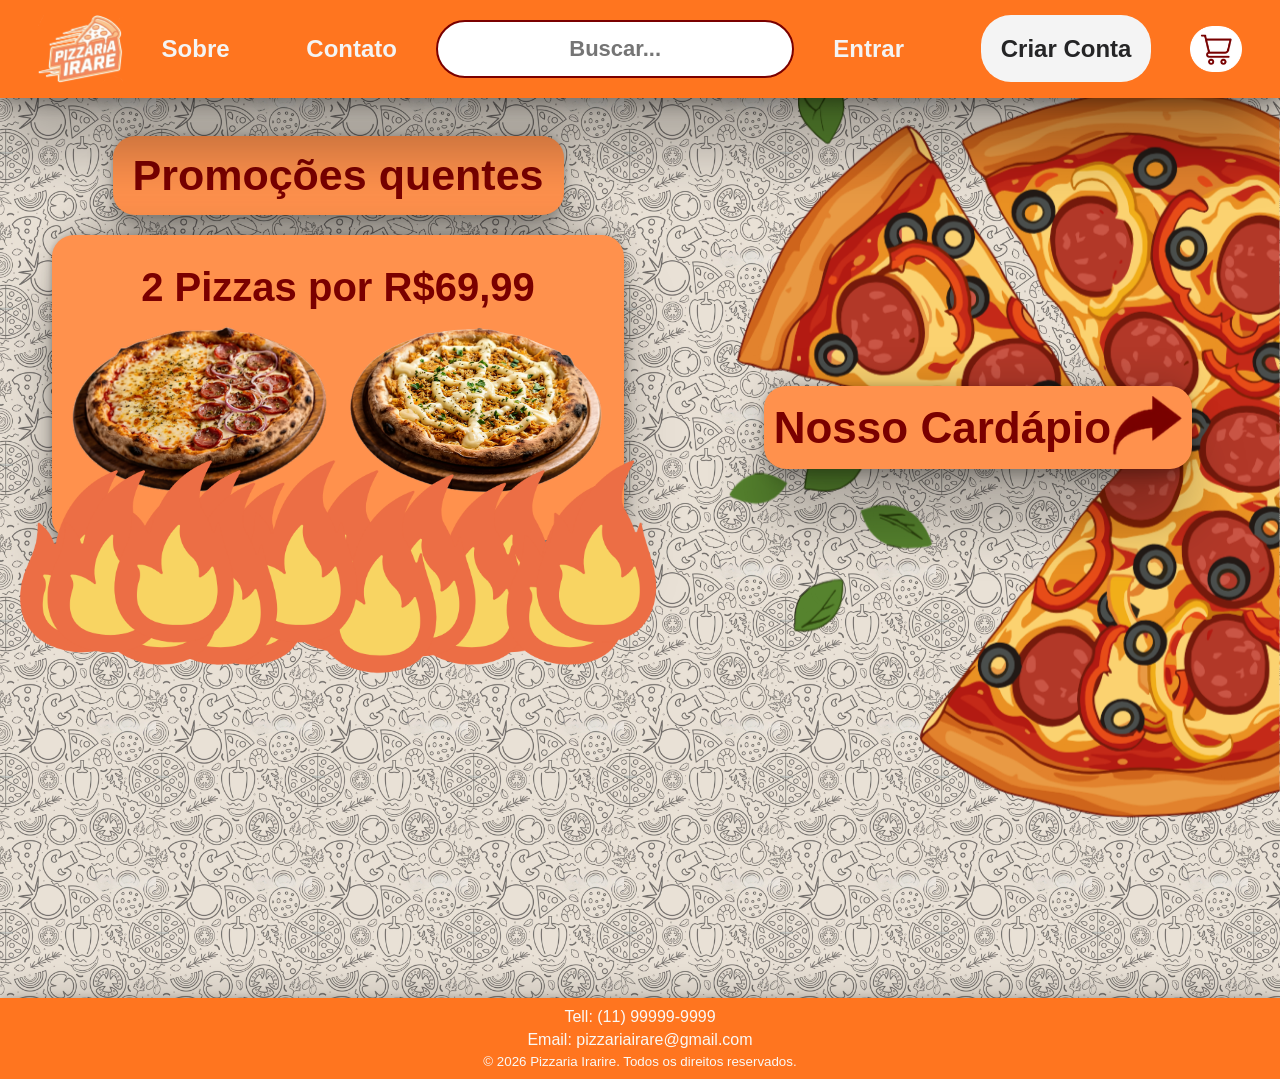
==== index.html @ 44d991d7 "Reformulacao completa do site (Correcao do enderecamento das paginas, integracao de todos os arquivo" ====
<html lang="pt-br">

<head>
    <meta charset="UTF-8">
    <meta name="viewport" content="width=device-width, initial-scale=1.0">
    <title>Pizzaria Irare</title>
    <link rel="stylesheet" href="css/style.css">
</head>

<body>
    <header>
        <nav>
            <img id="logo" src="img/icon.png" alt="Logo da Pizzaria Irarire">
            <ul class="list-without-bullets">
                <li><a href="components/sobre.html">Sobre</a></li>
                <li><a href="#contato">Contato</a></li>
            </ul>
            <form action="search" method="get">
                <input type="text" placeholder="Buscar...">
            </form>
            <ul class="list-without-bullets">
                <li><a href="components/login.html">Entrar</a></li>
                <li><a id="cadastro-button" href="components/cadastro.html">Criar Conta</a></li>
            </ul>
            <a href=""><img id="shopping-cart" src="img/shoppingCart.png" alt="Carrinho de compras"></a>
        </nav>
    </header>
    <section>
        <div class="body-grid">
            <div class="container">
                <div class="conttent-box">
                    <h2>Promoções quentes</h2>
                </div>
                <div class="conttent-box">
                    <h3>2 Pizzas por R$69,99</h3>
                    <div class="pizzas-grid">
                        <div class="pizza-card">
                            <img src="img/pizza1.png" alt="Pizza de calabresa">
                        </div>
                        <div class="pizza-card">
                            <img src="img/pizza2.png" alt="Pizza de frango com catupiry">
                        </div>
                    </div>
                </div>
                <img id="fogos" src="img/fogos.png" alt="Diversos fogos">
            </div>
            <div class="container">
                <aside>
                    <a class="cardapio-button" href="components/cardapio.html">
                        <p>Nosso Cardápio</p>
                        <img id="seta-cardapio" src="img/seta.png" alt="Seta">
                    </a>
                </aside>
            </div>
        </div>
        <img id="pizza-fundo" src="img/pizzaFundo.png" alt="Pizza de calabresa">
    </section>
    <footer id="contato">
        <p>Tell: (11) 99999-9999</p>
        <p>Email: pizzariairare@gmail.com</p>
        <small>© 2026 Pizzaria Irarire. Todos os direitos reservados.</small>
    </footer>
</body>

</html>
---- css/style.css ----
* {
    padding: 0;
    margin: 0;
    box-sizing: border-box;
    position: relative;
    z-index: 0;
}

main {
    max-width: 100vw;
}

body {
    background-image: url(../img/background.jpg);
    background-size: 156px;
    min-height: 100vh;
    max-width: 100vw;
    font-family: 'Be Vietnam Pro', sans-serif;
}

button {
    border: none;
    cursor: pointer;
    background-color: transparent;
}

header {
    max-width: 100vw;
    position: sticky;
    top: 0;
    z-index: 10;
}

header a {
    color: #f4f4f4;
    font-size: 24px;
    font-weight: bold;
    text-decoration: none;
}

header ul li a:hover {
    color: #7a0000;
    transition: 0.3s;
}

header ul li a:focus {
    color: #7a0000;
    transition: 0.3s;
}

header a img:hover {
    scale: 1.04;
}

header a:focus {
    scale: 1.04;
}

header nav input {
    width: 28vw;
    height: 6.5vh;
    padding: 10px;
    border-radius: 30px;
    border: 2px solid #7a0000;
    font-size: 22px;
    text-align: center;
    font-weight: bold;
}

nav {
    box-shadow: rgba(0, 0, 0, 0.25) 0px 54px 55px, rgba(0, 0, 0, 0.12) 0px -12px 30px, rgba(0, 0, 0, 0.12) 0px 4px 6px, rgba(0, 0, 0, 0.17) 0px 12px 13px, rgba(0, 0, 0, 0.09) 0px -3px 5px;
    display: flex;
    justify-content: space-between;
    align-items: center;
    position: relative;
    background-color: #ff751f;
    max-width: 100vw;
    padding: 15px 3%;
    z-index: 10;
}

footer {
    position: absolute;
    bottom: end;
    width: 100%;
    max-width: 100vw;
    background-color: #ff751f;
    text-align: center;
    color: #faf9f6;
    padding: 10px 0px;
    box-shadow: rgba(0, 0, 0, 0.25) 0px 54px 55px, rgba(0, 0, 0, 0.12) 0px -12px 30px, rgba(0, 0, 0, 0.12) 0px 4px 6px, rgba(0, 0, 0, 0.17) 0px 12px 13px, rgba(0, 0, 0, 0.09) 0px -3px 5px;
}

footer p {
    padding-bottom: 5px;
}

footer small {
    padding-top: 10px;
}

.container {
    justify-self: center;
    padding: 18px;
}

.conttent-box {
    position: relative;
    z-index: 1;
    max-width: 50vw;
    width: fit-content;
    background-color: #ff914d;
    border-radius: 22px;
    box-shadow: rgba(0, 0, 0, 0.25) 0px 54px 55px, rgba(0, 0, 0, 0.12) 0px -12px 30px, rgba(0, 0, 0, 0.12) 0px 4px 6px, rgba(0, 0, 0, 0.17) 0px 12px 13px, rgba(0, 0, 0, 0.09) 0px -3px 5px;
    text-align: center;
    padding: 15px 20px;
    margin: auto;
    margin-top: 20px;
}

#about-us .conttent-box {
    background-color: #F5E6CA;
    color: #252526;
}

.flex-row {
    display: flex;
    align-items: center;
    justify-content: space-between;
}

.flex-row-unjustify {
    display: flex;
    align-items: center;
    justify-content: start;
    gap: 10px;
}

.list-without-bullets {
    list-style-type: none;
    display: flex;
    justify-content: space-between;
    align-items: center;
    gap: 6vw;
}

.user-greeting {
    display: flex;
    justify-content: space-between;
    align-items: center;
    gap: 10px;
}

.user-greeting p {
    font-size: 22px;
    color: #7a0000;
    font-weight: bold;
}

.buttons-back {
    display: flex;
    gap: 20px;
}

.cardapio-button {
    margin-top: 30vh;
    display: flex;
    min-width: fit-content;
    justify-content: space-between;
    align-items: center;
    background-color: #ff914d;
    border-radius: 22px;
    padding: 10px;
    text-decoration: none;
    color:#7a0000;
    font-size: 44px;
    font-weight: bold;
    box-shadow: rgba(0, 0, 0, 0.25) 0px 54px 55px, rgba(0, 0, 0, 0.12) 0px -12px 30px, rgba(0, 0, 0, 0.12) 0px 4px 6px, rgba(0, 0, 0, 0.17) 0px 12px 13px, rgba(0, 0, 0, 0.09) 0px -3px 5px;
}

.cardapio-button:hover {
    scale: 1.01;
    background-color: #ffc099;
    transition: 0.3s;
}

.cardapio-button:focus {
    scale: 1.01;
    background-color: #ffc099;
    transition: 0.3s;
}

.cardapio-grid {
    display: grid;
    grid-template-rows: auto;
    margin: auto;
    margin-bottom: 4vh;
    box-shadow: rgba(0, 0, 0, 0.25) 0px 54px 55px, rgba(0, 0, 0, 0.12) 0px -12px 30px, rgba(0, 0, 0, 0.12) 0px 4px 6px, rgba(0, 0, 0, 0.17) 0px 12px 13px, rgba(0, 0, 0, 0.09) 0px -3px 5px;
    padding: 10px 20px;
    margin-top: 5vh;
    width: 55vw;
    height: 65vh;
    background-color: #ffc099;
    border-radius: 8px;
    overflow-y: scroll;
    overflow-x: hidden;
}

.cardapio-card {
    display: grid;
    margin: 4px;
    height: 13vh;
    grid-template-columns: 0.3fr 1fr 0.4fr;
    background-color: #f4f4f4;
    border-radius: 7px;
    padding: 10px;
}

.cardapio-card-1 {
    align-items: center;
    display: flex;
    margin: auto;
}

.cardapio-card-2 {
    margin-left: 10px;
    justify-items: start;
}

.cardapio-card-3 {
    display: flex;
    justify-content: space-between;
}

.conttent-box h1 {
    font-size: 60px;
    color: #7a0000;
}

.conttent-box h2 {
    color: #7a0000;
    font-size: 43px;
}

.conttent-box h3 {
    color: #7a0000;
    font-size: 40px;
    padding: 15px 2px;
}

.pizzas-grid {
    display: grid;
    grid-template-columns: repeat(2, 1fr);
    gap: 20px;
}

.pizza-card {
    margin: auto;
}

.pizza-card img {
    width: 20vw;
    padding-bottom: 30px;
}

.pizza-img {
    height: 8vh;
    width: 100%;
    object-fit: cover;
    border-radius: 5px;
}

.pizza-name {
    font-size: 18px;
    color: #7a0000;
    font-weight: bold;
    margin-top: 8px;
    margin-bottom: 4px;
}

.pizza-desc {
    font-size: 14px;
    color: #252526;
    margin-bottom: 8px;
    line-height: 1.3;
}

.pizza-price {
    font-size: 25px;
    color: #ff751f;
    font-weight: bold;
}

.body-grid {
    height: fit-content;
    width: 100%;
    min-height: 100%;
    display: grid;
    grid-template-columns: 1fr 1fr;
}

.body-card-white {
    background-color:#faf9f6;
    padding: 20px;
    margin: auto;
}

.body-card-orange {
    background-color:#ff751fdc;
    align-content: center;
    justify-content: center;
    justify-items: center;
    margin: auto;
    min-height: 81vh;
    height: 100%;
    width: 50vw;
    object-fit: cover;
}

.body-card-orange h2 {
    color: #faf9f6;
    font-size: 40px;
}

.body-card-orange p {
    color: #faf9f6;
    font-size: 22px;
    margin-top: 30px;
}

.body-card-orange a {
    color: #faf9f6;
    font-weight: bold;
    font-size: 22px;
}

.body-card-orange .flex-row-unjustify input {
    margin: 12px 12px;
    height: 20px;
    width: 20px;
}

.body-card-orange input {
    width: 22vw;
    height: 6vh;
    border-radius: 8px;
    text-indent: 10px;
    font-size: 16px;
}

.body-card-orange button {
    margin-top: 20px;
    width: 22vw;
    background-color: #ff751f;
    border: 2px solid #faf9f6;
    font-size: 18px;
    font-weight: bold;
    padding: 10px 20px;
    border-radius: 8px;
}

.body-card-orange button:hover {
    cursor: pointer;
    background-color: #7a0000;
    color: #f4f4f4;
    transition: 0.3s;
}

.body-card-orange button:focus {
    cursor: pointer;
    background-color: #7a0000;
    color: #f4f4f4;
    transition: 0.3s;
}

.body-card-orange form {
    margin-top: 20px;
}

.button-add-cart {
    height: 4vh;
}

.button-add-cart:hover {
    scale: 1.1;
    transition: 0.3s;
}

.button-add-cart:focus {
    scale: 1.1;
    transition: 0.3s;
}

#loja {
    width: 30vw;    
}

#logo {
    width: 7%;
}

#shopping-cart {
    width: 4vw;
}

#cadastro-button {
    background-color: #f4f4f4;
    border-radius: 30px;
    min-width: fit-content;
    padding: 20px;
    color: #252526;
}

#cadastro-button:hover {
    background-color: #7a0000;
    color: #f4f4f4;
    transition: 0.3s;
}

#cadastro-button:focus {
    background-color: #7a0000;
    color: #f4f4f4;
    transition: 0.3s;
}

#pizza-fundo {
    position: absolute;
    right: 0;
    top: -10vh;
    height: 90vh;
    z-index: -1;
}

#fogos {
    position: relative;
    z-index: 3;
    margin-top: -80px;
    width: 50vw;
    object-fit: cover;
}

#seta-cardapio {
    height: 7vh;
}

#button-back-red {
    height: 5.5vh;
}

#button-back-yellow {
    height: 5.5vh;
}

#pizza-icon {
    height: 100%;
}

#about-us {
    padding: 5vh 2vh;
    text-align: center;
}

#about-us .conttent-box {
    padding-top: 2vh;
    padding-bottom: 4vh;
    margin-bottom: 4vh;
}

#about-us h1 {
    font-size: 60px;
    margin: 10px;
    color: #7a0000;
}

#about-us small {
    font-size: 27px;
    color: #7a0000;
}

#about-us .conttent-box h2 {
    padding-top: 2vh;
}

#about-us .conttent-box li {
    margin-top: 5px;
    text-align: justify;
    justify-self: center;
    max-width: 30vw;
}

#about-us .conttent-box p {
    text-align: justify;
    justify-self: center;
    max-width: 30vw;
}

#login {
    margin-top: -10vh;
}

.body-card-orange #login p {
    margin-top: 20px;
}

#logo-loja {
    height: 50vh;
    justify-self: center;
    margin: auto;
}

#cardapio {
    height: 100%;
}
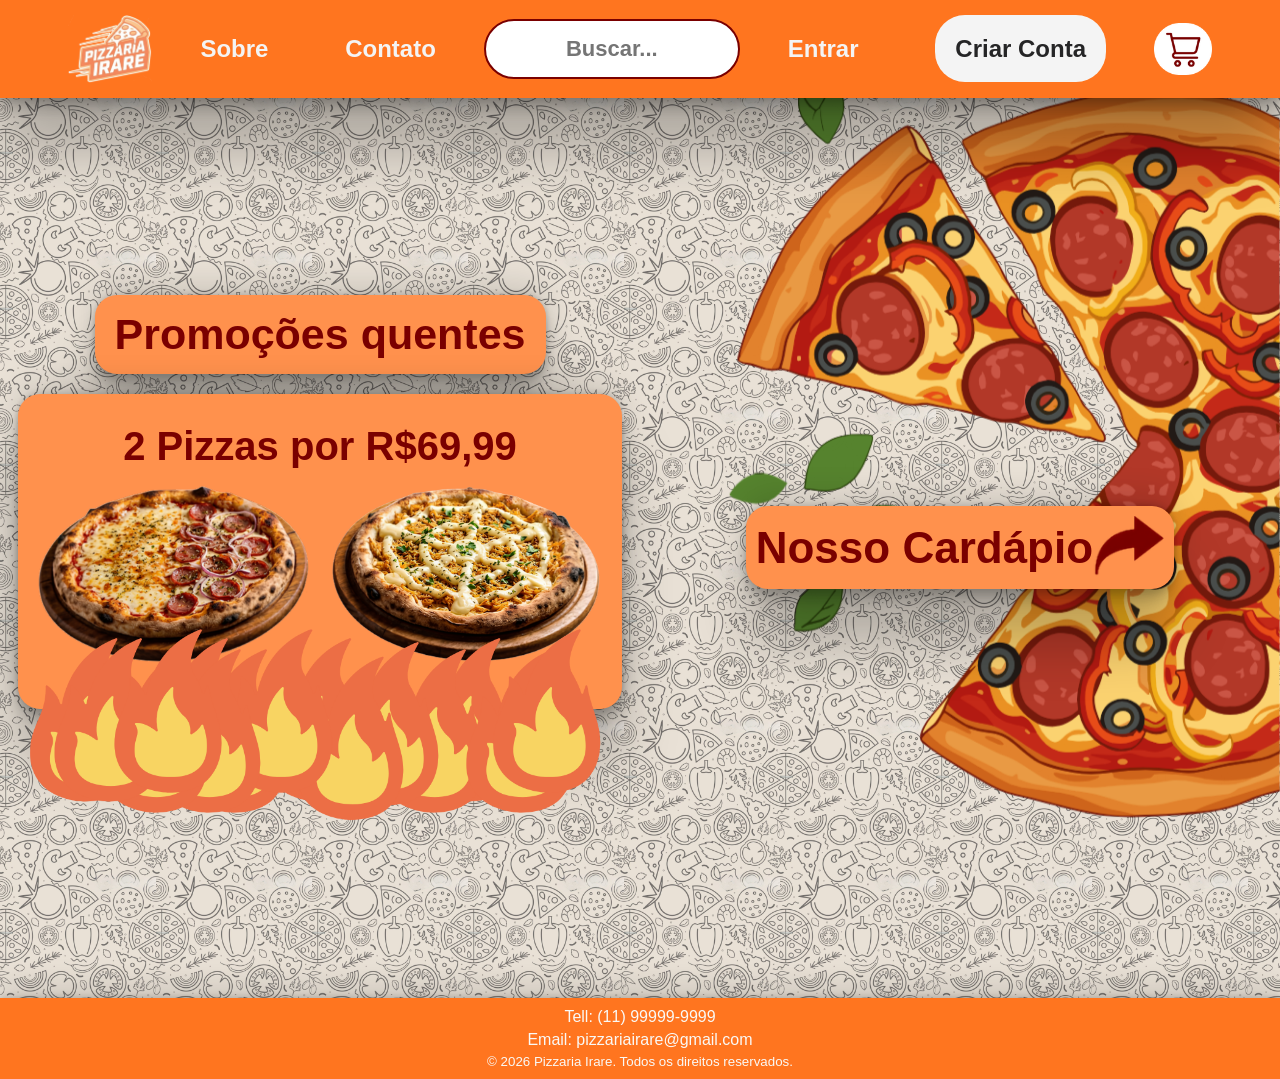
==== commit a2914d39: "! Introducao a responsividade (media)" ====
--- a/index.html
+++ b/index.html
@@ -16,7 +16,7 @@
                 <li><a href="#contato">Contato</a></li>
             </ul>
             <form action="search" method="get">
-                <input type="text" placeholder="Buscar...">
+                <input id="search" class="caixa-pesquisa" type="text" placeholder="Buscar...">
             </form>
             <ul class="list-without-bullets">
                 <li><a href="components/login.html">Entrar</a></li>
@@ -58,7 +58,7 @@
     <footer id="contato">
         <p>Tell: (11) 99999-9999</p>
         <p>Email: pizzariairare@gmail.com</p>
-        <small>© 2026 Pizzaria Irarire. Todos os direitos reservados.</small>
+        <small>© 2026 Pizzaria Irare. Todos os direitos reservados.</small>
     </footer>
 </body>
 
--- a/css/style.css
+++ b/css/style.css
@@ -7,14 +7,12 @@
 }
 
 main {
-    max-width: 100vw;
+    min-width: 100vw;
 }
 
 body {
     background-image: url(../img/background.jpg);
     background-size: 156px;
-    min-height: 100vh;
-    max-width: 100vw;
     font-family: 'Be Vietnam Pro', sans-serif;
 }
 
@@ -38,6 +36,10 @@
     text-decoration: none;
 }
 
+header ul {
+    min-width: fit-content;
+}
+
 header ul li a:hover {
     color: #7a0000;
     transition: 0.3s;
@@ -56,26 +58,18 @@
     scale: 1.04;
 }
 
-header nav input {
-    width: 28vw;
-    height: 6.5vh;
-    padding: 10px;
-    border-radius: 30px;
-    border: 2px solid #7a0000;
-    font-size: 22px;
-    text-align: center;
-    font-weight: bold;
-}
-
 nav {
     box-shadow: rgba(0, 0, 0, 0.25) 0px 54px 55px, rgba(0, 0, 0, 0.12) 0px -12px 30px, rgba(0, 0, 0, 0.12) 0px 4px 6px, rgba(0, 0, 0, 0.17) 0px 12px 13px, rgba(0, 0, 0, 0.09) 0px -3px 5px;
     display: flex;
-    justify-content: space-between;
+    justify-content: center;
+    margin: auto;
     align-items: center;
+    gap: 10%;
     position: relative;
     background-color: #ff751f;
     max-width: 100vw;
-    padding: 15px 3%;
+    min-height: 10vh;
+    padding: 15px 40px;
     z-index: 10;
 }
 
@@ -99,15 +93,29 @@
     padding-top: 10px;
 }
 
+.caixa-pesquisa {
+    height: 90%;
+    width: 20vw;
+    padding: 15px 30px;
+    border-radius: 30px;
+    border: 2px solid #7a0000;
+    font-size: 22px;
+    text-align: center;
+    font-weight: bold;
+}
+
 .container {
+    align-self: center;
     justify-self: center;
     padding: 18px;
+    width: fit-content;
+    height: fit-content;
 }
 
 .conttent-box {
     position: relative;
     z-index: 1;
-    max-width: 50vw;
+    max-width: 100%;
     width: fit-content;
     background-color: #ff914d;
     border-radius: 22px;
@@ -159,11 +167,12 @@
 
 .buttons-back {
     display: flex;
-    gap: 20px;
+    gap: 44px;
+    align-items: center;
+    min-height: 100%;
 }
 
 .cardapio-button {
-    margin-top: 30vh;
     display: flex;
     min-width: fit-content;
     justify-content: space-between;
@@ -172,7 +181,7 @@
     border-radius: 22px;
     padding: 10px;
     text-decoration: none;
-    color:#7a0000;
+    color: #7a0000;
     font-size: 44px;
     font-weight: bold;
     box-shadow: rgba(0, 0, 0, 0.25) 0px 54px 55px, rgba(0, 0, 0, 0.12) 0px -12px 30px, rgba(0, 0, 0, 0.12) 0px 4px 6px, rgba(0, 0, 0, 0.17) 0px 12px 13px, rgba(0, 0, 0, 0.09) 0px -3px 5px;
@@ -259,7 +268,7 @@
 }
 
 .pizza-card img {
-    width: 20vw;
+    width: 100%;
     padding-bottom: 30px;
 }
 
@@ -292,40 +301,37 @@
 }
 
 .body-grid {
+    display: grid;
+    grid-template-columns: repeat(2, 1fr);
+    min-height: 100vh;
+    height: 100vh;
     height: fit-content;
-    width: 100%;
-    min-height: 100%;
-    display: grid;
-    grid-template-columns: 1fr 1fr;
 }
 
 .body-card-white {
-    background-color:#faf9f6;
+    background-color: #faf9f6;
     padding: 20px;
     margin: auto;
 }
 
 .body-card-orange {
-    background-color:#ff751fdc;
+    background-color: #ff751fdc;
+    width: 100%;
+    height: 100%;
+    justify-items: center;
     align-content: center;
-    justify-content: center;
-    justify-items: center;
-    margin: auto;
-    min-height: 81vh;
-    height: 100%;
-    width: 50vw;
-    object-fit: cover;
 }
 
 .body-card-orange h2 {
     color: #faf9f6;
-    font-size: 40px;
+    font-size: 52px;
+    text-align: center;
 }
 
 .body-card-orange p {
     color: #faf9f6;
-    font-size: 22px;
-    margin-top: 30px;
+    font-size: 28px;
+    margin-top: 40px;
 }
 
 .body-card-orange a {
@@ -341,21 +347,21 @@
 }
 
 .body-card-orange input {
-    width: 22vw;
+    width: 100%;
     height: 6vh;
     border-radius: 8px;
-    text-indent: 10px;
-    font-size: 16px;
+    text-indent: 15px;
+    font-size: 20px;
 }
 
 .body-card-orange button {
-    margin-top: 20px;
+    margin-top: 24px;
     width: 22vw;
     background-color: #ff751f;
     border: 2px solid #faf9f6;
-    font-size: 18px;
+    font-size: 22px;
     font-weight: bold;
-    padding: 10px 20px;
+    padding: 15px 20px;
     border-radius: 8px;
 }
 
@@ -391,16 +397,16 @@
     transition: 0.3s;
 }
 
-#loja {
-    width: 30vw;    
-}
-
 #logo {
     width: 7%;
 }
 
+#user-photo {
+    width: 100%;
+}
+
 #shopping-cart {
-    width: 4vw;
+    width: 4.5vw;
 }
 
 #cadastro-button {
@@ -434,8 +440,9 @@
 #fogos {
     position: relative;
     z-index: 3;
+    margin-left: 10px;
     margin-top: -80px;
-    width: 50vw;
+    width: 95%;
     object-fit: cover;
 }
 
@@ -444,11 +451,13 @@
 }
 
 #button-back-red {
-    height: 5.5vh;
+    height: 6vh;
+    min-height: 44px;
 }
 
 #button-back-yellow {
-    height: 5.5vh;
+    height: 6vh;
+    min-height: 44px;
 }
 
 #pizza-icon {
@@ -464,6 +473,7 @@
     padding-top: 2vh;
     padding-bottom: 4vh;
     margin-bottom: 4vh;
+    max-width: 80vw;
 }
 
 #about-us h1 {
@@ -485,17 +495,13 @@
     margin-top: 5px;
     text-align: justify;
     justify-self: center;
-    max-width: 30vw;
+    max-width: 60%;
 }
 
 #about-us .conttent-box p {
     text-align: justify;
     justify-self: center;
-    max-width: 30vw;
-}
-
-#login {
-    margin-top: -10vh;
+    max-width: 70%;
 }
 
 .body-card-orange #login p {
@@ -504,10 +510,286 @@
 
 #logo-loja {
     height: 50vh;
-    justify-self: center;
+    align-self: center;
     margin: auto;
 }
 
 #cardapio {
     height: 100%;
+}
+
+@media (max-width: 1920px) {
+    nav {
+        gap: 7%;
+    }
+
+    #logo-loja {
+        height: 40vh;
+    }
+}
+
+@media (max-width: 1440px) {
+    nav {
+        gap: 4%;
+    }
+}
+
+@media (max-width: 1024px) {
+    nav {
+        gap: 2%;
+    }
+
+    header a {
+        color: #f4f4f4;
+        font-size: 18px;
+        font-weight: bold;
+        text-decoration: none;
+    }
+
+    #logo-loja {
+        height: 30vh;
+    }
+
+    .body-grid {
+        display: grid;
+        grid-template-columns: repeat(2, 1fr);
+        min-height: 80vh;
+        height: fit-content;
+    }
+
+    .body-card-orange h2 {
+        color: #faf9f6;
+        font-size: 41px;
+        text-align: center;
+    }
+
+    .body-card-orange p {
+        color: #faf9f6;
+        font-size: 23px;
+        margin-top: 40px;
+    }
+
+    .body-card-orange a {
+        color: #faf9f6;
+        font-weight: bold;
+        font-size: 22px;
+    }
+
+    .body-card-orange .flex-row-unjustify input {
+        margin: 12px 12px;
+        height: 20px;
+        width: 20px;
+    }
+
+    .body-card-orange input {
+        width: 100%;
+        height: 6vh;
+        border-radius: 8px;
+        text-indent: 15px;
+        font-size: 20px;
+    }
+
+    .body-card-orange button {
+        margin-top: 24px;
+        width: 100%;
+        background-color: #ff751f;
+        border: 2px solid #faf9f6;
+        font-size: 22px;
+        font-weight: bold;
+        padding: 15px 20px;
+        border-radius: 8px;
+    }
+
+    #cadastro-button {
+        background-color: #f4f4f4;
+        border-radius: 30px;
+        min-width: fit-content;
+        padding: 15px;
+        color: #252526;
+        min-width: 30px;
+    }
+
+    .cardapio-grid {
+        width: 80%;
+    }
+
+    .caixa-pesquisa {
+        width: 100%;
+        padding: 10px;
+        border-radius: 30px;
+        border: 2px solid #7a0000;
+        font-size: 18px;
+        text-align: center;
+        font-weight: bold;
+    }
+
+    #shopping-cart {
+        width: 80%;
+        height: 80%;
+    }
+}
+
+@media (max-width: 768px) {
+    nav {
+        gap: 3%;
+    }
+
+    #button-back-red {
+        height: 80%;
+    }
+
+    #button-back-yellow {
+        height: 80%;
+    }
+
+    #login .body-grid .container {
+        display: none;
+    }
+
+    #cadastro .body-grid .container {
+        display: none;
+    }
+
+    .body-card-orange {
+        min-height: 100vh;
+    }
+
+    .cardapio-button {
+        margin-top: 0vh;
+        display: flex;
+        min-width: fit-content;
+        justify-content: space-between;
+        align-items: center;
+        background-color: #ff914d;
+        border-radius: 22px;
+        padding: 10px;
+        text-decoration: none;
+        color: #7a0000;
+        font-size: 44px;
+        font-weight: bold;
+        box-shadow: rgba(0, 0, 0, 0.25) 0px 54px 55px, rgba(0, 0, 0, 0.12) 0px -12px 30px, rgba(0, 0, 0, 0.12) 0px 4px 6px, rgba(0, 0, 0, 0.17) 0px 12px 13px, rgba(0, 0, 0, 0.09) 0px -3px 5px;
+    }
+
+    .caixa-pesquisa {
+        width: 100%;
+        padding: 6px;
+        border-radius: 30px;
+        border: 2px solid #7a0000;
+        font-size: 16px;
+        text-align: center;
+        font-weight: bold;
+    }
+
+    .body-grid {
+        display: grid;
+        grid-template-columns: repeat(1, 1fr);
+    }
+
+    #cadastro-button {
+        background-color: #f4f4f4;
+        border-radius: 30px;
+        min-width: fit-content;
+        padding: 5px;
+        color: #252526;
+        min-width: 30px;
+    }
+
+    #shopping-cart {
+        width: 70%;
+        height: 70%;
+    }
+}
+
+@media (max-width: 425px) {
+    nav {
+        gap: 2%;
+    }
+
+    .buttons-back {
+        gap: 18px;
+    }
+
+    #button-back-red {
+        height: 60%;
+    }
+
+    #button-back-yellow {
+        height: 50%;
+    }
+
+    .user-greeting p {
+        font-size: 15px;
+        color: #7a0000;
+        font-weight: bold;
+    }
+
+    header a {
+        color: #f4f4f4;
+        font-size: 12px;
+        font-weight: bold;
+        text-decoration: none;
+    }
+
+    .cardapio-button {
+        margin-top: 0vh;
+        display: flex;
+        min-width: fit-content;
+        justify-content: space-between;
+        align-items: center;
+        background-color: #ff914d;
+        border-radius: 22px;
+        padding: 10px;
+        text-decoration: none;
+        color: #7a0000;
+        font-size: 35px;
+        font-weight: bold;
+        box-shadow: rgba(0, 0, 0, 0.25) 0px 54px 55px, rgba(0, 0, 0, 0.12) 0px -12px 30px, rgba(0, 0, 0, 0.12) 0px 4px 6px, rgba(0, 0, 0, 0.17) 0px 12px 13px, rgba(0, 0, 0, 0.09) 0px -3px 5px;
+    }
+
+    .caixa-pesquisa {
+        width: 50px;
+        padding: 6px;
+        border-radius: 30px;
+        border: 2px solid #7a0000;
+        font-size: 8px;
+        text-align: center;
+        font-weight: bold;
+    }
+
+    .body-grid {
+        display: grid;
+        grid-template-columns: repeat(1, 1fr);
+        min-height: 100vh;
+    }
+
+    #cadastro-button {
+        background-color: #f4f4f4;
+        border-radius: 30px;
+        min-width: fit-content;
+        padding: 5px;
+        color: #252526;
+        min-width: 30px;
+    }
+
+    #shopping-cart {
+        width: 27px;
+    }
+
+    #about-us h1 {
+        font-size: 40px;
+    }
+
+    .conttent-box h2 {
+        font-size: 25px;
+    }
+
+    #about-us .conttent-box li {
+        font-size: 14px;
+        max-width: 93%;
+    }
+
+    #about-us .conttent-box p {
+        font-size: 14px;
+        max-width: 93%;
+    }
 }
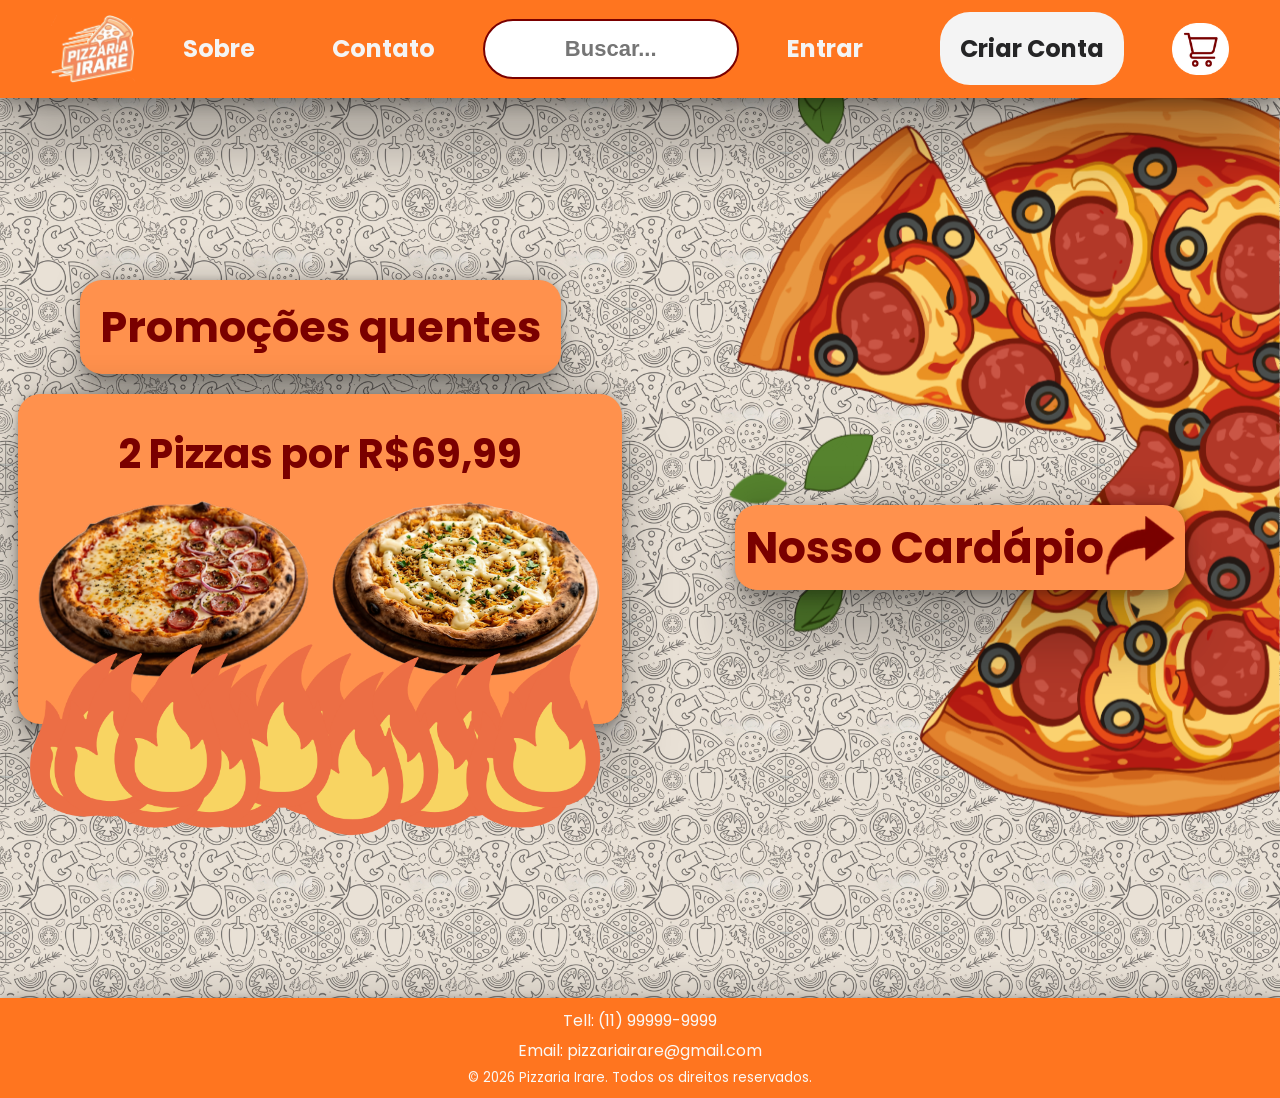
==== commit 8bd7eb51: "patch responsividade mobile" ====
--- a/index.html
+++ b/index.html
@@ -1,65 +1,91 @@
 <html lang="pt-br">
+  <head>
+    <meta charset="UTF-8" />
+    <meta name="viewport" content="width=device-width, initial-scale=1.0" />
+    <title>Pizzaria Irare</title>
+    <link rel="stylesheet" href="css/style.css" />
+  </head>
 
-<head>
-    <meta charset="UTF-8">
-    <meta name="viewport" content="width=device-width, initial-scale=1.0">
-    <title>Pizzaria Irare</title>
-    <link rel="stylesheet" href="css/style.css">
-</head>
-
-<body>
+  <body>
     <header>
-        <nav>
-            <img id="logo" src="img/icon.png" alt="Logo da Pizzaria Irarire">
-            <ul class="list-without-bullets">
-                <li><a href="components/sobre.html">Sobre</a></li>
-                <li><a href="#contato">Contato</a></li>
-            </ul>
-            <form action="search" method="get">
-                <input id="search" class="caixa-pesquisa" type="text" placeholder="Buscar...">
-            </form>
-            <ul class="list-without-bullets">
-                <li><a href="components/login.html">Entrar</a></li>
-                <li><a id="cadastro-button" href="components/cadastro.html">Criar Conta</a></li>
-            </ul>
-            <a href=""><img id="shopping-cart" src="img/shoppingCart.png" alt="Carrinho de compras"></a>
-        </nav>
+      <nav>
+        <img id="logo" src="img/icon.png" alt="Logo da Pizzaria Irarire" />
+        <ul class="list-without-bullets">
+          <li><a href="components/sobre.html">Sobre</a></li>
+          <li><a href="#contato">Contato</a></li>
+        </ul>
+        <form action="search" method="get">
+          <input
+            id="search"
+            class="caixa-pesquisa"
+            type="text"
+            placeholder="Buscar..."
+          />
+        </form>
+        <ul class="list-without-bullets">
+          <li><a href="components/login.html">Entrar</a></li>
+          <li>
+            <a id="cadastro-button" href="components/cadastro.html"
+              >Criar Conta</a
+            >
+          </li>
+        </ul>
+        <a href=""
+          ><img
+            id="shopping-cart"
+            src="img/shoppingCart.png"
+            alt="Carrinho de compras"
+        /></a>
+      </nav>
     </header>
-    <section>
+    <main>
+      <section>
         <div class="body-grid">
-            <div class="container">
-                <div class="conttent-box">
-                    <h2>Promoções quentes</h2>
+          <div class="container">
+            <div class="conttent-box">
+              <h2>Promoções quentes</h2>
+            </div>
+            <div class="conttent-box">
+              <h3>2 Pizzas por R$69,99</h3>
+              <div class="pizzas-grid">
+                <div class="pizza-card">
+                  <img
+                    id="pizzaPromo1"
+                    src="img/pizza1.png"
+                    alt="Pizza de calabresa"
+                  />
                 </div>
-                <div class="conttent-box">
-                    <h3>2 Pizzas por R$69,99</h3>
-                    <div class="pizzas-grid">
-                        <div class="pizza-card">
-                            <img src="img/pizza1.png" alt="Pizza de calabresa">
-                        </div>
-                        <div class="pizza-card">
-                            <img src="img/pizza2.png" alt="Pizza de frango com catupiry">
-                        </div>
-                    </div>
+                <div class="pizza-card">
+                  <img
+                    id="pizzaPromo2"
+                    src="img/pizza2.png"
+                    alt="Pizza de frango com catupiry"
+                  />
                 </div>
-                <img id="fogos" src="img/fogos.png" alt="Diversos fogos">
+              </div>
             </div>
-            <div class="container">
-                <aside>
-                    <a class="cardapio-button" href="components/cardapio.html">
-                        <p>Nosso Cardápio</p>
-                        <img id="seta-cardapio" src="img/seta.png" alt="Seta">
-                    </a>
-                </aside>
-            </div>
+            <img id="fogos" src="img/fogos.png" alt="Diversos fogos" />
+          </div>
+          <div class="container">
+            <aside>
+              <a class="cardapio-button" href="components/cardapio.html">
+                <p>Nosso Cardápio</p>
+                <img id="seta-cardapio" src="img/seta.png" alt="Seta" />
+              </a>
+            </aside>
+          </div>
         </div>
-        <img id="pizza-fundo" src="img/pizzaFundo.png" alt="Pizza de calabresa">
-    </section>
+        <img
+          id="pizza-fundo"
+          src="img/pizzaFundo.png"
+          alt="Pizza de calabresa"
+        />
+      </section>
+    </main>
     <footer id="contato">
-        <p>Tell: (11) 99999-9999</p>
-        <p>Email: pizzariairare@gmail.com</p>
-        <small>© 2026 Pizzaria Irare. Todos os direitos reservados.</small>
+      <p>Tell: (11) 99999-9999</p>
+      <p>Email: pizzariairare@gmail.com</p>
+      <small>© 2026 Pizzaria Irare. Todos os direitos reservados.</small>
     </footer>
-</body>
-
-</html>+  </body>
+</html>
--- a/css/style.css
+++ b/css/style.css
@@ -1,178 +1,756 @@
+@import url("https://fonts.googleapis.com/css2?family=Poppins:ital,wght@0,100;0,200;0,300;0,400;0,500;0,600;0,700;0,800;0,900;1,100;1,200;1,300;1,400;1,500;1,600;1,700;1,800;1,900&display=swap");
+
+/*! ------------------------------------------ Configurações Gerais ------------------------------------------ */
+
 * {
-    padding: 0;
-    margin: 0;
-    box-sizing: border-box;
-    position: relative;
-    z-index: 0;
+  padding: 0;
+  margin: 0;
+  box-sizing: border-box;
+  position: relative;
+  z-index: 0;
 }
 
 main {
-    min-width: 100vw;
+  max-width: 100vw;
 }
 
 body {
-    background-image: url(../img/background.jpg);
-    background-size: 156px;
-    font-family: 'Be Vietnam Pro', sans-serif;
+  background-image: url(../img/background.jpg);
+  background-size: 156px;
+  font-family: "Poppins", sans-serif;
 }
 
 button {
-    border: none;
-    cursor: pointer;
-    background-color: transparent;
-}
+  border: none;
+  cursor: pointer;
+  background-color: transparent;
+}
+
+/*
+! ------------------------------------- Estilização do header global -------------------------------------- 
+*/
 
 header {
-    max-width: 100vw;
-    position: sticky;
-    top: 0;
-    z-index: 10;
+  max-width: 100vw;
+  position: sticky;
+  top: 0;
+  z-index: 10;
 }
 
 header a {
+  color: #f4f4f4;
+  font-size: 24px;
+  font-weight: bold;
+  text-decoration: none;
+}
+
+header ul {
+  min-width: fit-content;
+}
+
+header ul li a:hover {
+  color: #7a0000;
+  transition: 0.3s;
+}
+
+header ul li a:focus {
+  color: #7a0000;
+  transition: 0.3s;
+}
+
+header a img:hover {
+  scale: 1.04;
+}
+
+header a:focus {
+  scale: 1.04;
+}
+
+nav {
+  box-shadow:
+    rgba(0, 0, 0, 0.25) 0px 54px 55px,
+    rgba(0, 0, 0, 0.12) 0px -12px 30px,
+    rgba(0, 0, 0, 0.12) 0px 4px 6px,
+    rgba(0, 0, 0, 0.17) 0px 12px 13px,
+    rgba(0, 0, 0, 0.09) 0px -3px 5px;
+  display: flex;
+  justify-content: center;
+  margin: auto;
+  align-items: center;
+  gap: 7%;
+  position: relative;
+  background-color: #ff751f;
+  max-width: 100vw;
+  min-height: 10vh;
+  padding: 15px 40px;
+  z-index: 10;
+}
+
+.caixa-pesquisa {
+  height: 90%;
+  width: 20vw;
+  padding: 15px 30px;
+  border-radius: 30px;
+  border: 2px solid #7a0000;
+  font-size: 22px;
+  text-align: center;
+  font-weight: bold;
+}
+
+.list-without-bullets {
+  list-style-type: none;
+  display: flex;
+  justify-content: space-between;
+  align-items: center;
+  gap: 6vw;
+}
+
+.user-greeting {
+  display: flex;
+  justify-content: space-between;
+  align-items: center;
+  gap: 10px;
+}
+
+.user-greeting p {
+  font-size: 22px;
+  color: #7a0000;
+  font-weight: bold;
+}
+
+.buttons-back {
+  display: flex;
+  gap: 44px;
+  align-items: center;
+  min-height: 100%;
+}
+
+.pizza-card {
+  margin: auto;
+}
+
+.pizza-card img {
+  width: 100%;
+  padding-bottom: 30px;
+}
+
+#logo {
+  width: 7%;
+}
+
+#shopping-cart {
+  width: 4.5vw;
+}
+
+#cadastro-button {
+  background-color: #f4f4f4;
+  border-radius: 30px;
+  min-width: fit-content;
+  padding: 20px;
+  color: #252526;
+}
+
+#cadastro-button:hover {
+  background-color: #7a0000;
+  color: #f4f4f4;
+  transition: 0.3s;
+}
+
+#cadastro-button:focus {
+  background-color: #7a0000;
+  color: #f4f4f4;
+  transition: 0.3s;
+}
+
+#user-photo {
+  width: 100%;
+}
+
+#pizza-fundo {
+  position: absolute;
+  right: 0;
+  top: -10vh;
+  height: 90vh;
+  z-index: -1;
+}
+
+#fogos {
+  position: relative;
+  z-index: 3;
+  margin-left: 10px;
+  margin-top: -80px;
+  width: 95%;
+  object-fit: cover;
+}
+
+#seta-cardapio {
+  height: 7vh;
+}
+
+#button-back-red {
+  height: 6vh;
+  min-height: 44px;
+}
+
+#button-back-yellow {
+  height: 6vh;
+  min-height: 44px;
+}
+
+/*
+! ---------------------------------------------------------------------------------------- 
+*/
+
+/* 
+! --------------------------------- Estilização do Index ---------------------------------
+*/
+
+.body-grid {
+  display: grid;
+  grid-template-columns: repeat(2, 1fr);
+  min-height: 100vh;
+  height: 100vh;
+  height: fit-content;
+}
+
+.body-card-white {
+  background-color: #faf9f6;
+  padding: 20px;
+  margin: auto;
+}
+
+.body-card-orange {
+  background-color: #ff751fdc;
+  width: 100%;
+  height: 100%;
+  justify-items: center;
+  align-content: center;
+}
+
+/*
+* --------------------------- Estilização do body-card-orange ---------------------------
+*/
+
+.body-card-orange h2 {
+  color: #faf9f6;
+  font-size: 52px;
+  text-align: center;
+}
+
+.body-card-orange p {
+  color: #faf9f6;
+  font-size: 28px;
+  margin-top: 40px;
+}
+
+.body-card-orange a {
+  color: #faf9f6;
+  font-weight: bold;
+  font-size: 22px;
+}
+
+.body-card-orange .flex-row-unjustify input {
+  margin: 12px 12px;
+  height: 20px;
+  width: 20px;
+}
+
+.body-card-orange input {
+  width: 100%;
+  height: 6vh;
+  border-radius: 8px;
+  text-indent: 15px;
+  font-size: 20px;
+}
+
+.body-card-orange button {
+  margin-top: 24px;
+  width: 22vw;
+  background-color: #ff751f;
+  border: 2px solid #faf9f6;
+  font-size: 22px;
+  font-weight: bold;
+  padding: 15px 20px;
+  border-radius: 8px;
+}
+
+.body-card-orange button:hover {
+  cursor: pointer;
+  background-color: #7a0000;
+  color: #f4f4f4;
+  transition: 0.3s;
+}
+
+.body-card-orange button:focus {
+  cursor: pointer;
+  background-color: #7a0000;
+  color: #f4f4f4;
+  transition: 0.3s;
+}
+
+.body-card-orange form {
+  margin-top: 20px;
+}
+
+/*
+* ---------------------------------------------------------------------------------------
+*/
+
+.cardapio-button {
+  display: flex;
+  min-width: fit-content;
+  justify-content: space-between;
+  align-items: center;
+  background-color: #ff914d;
+  border-radius: 22px;
+  padding: 10px;
+  text-decoration: none;
+  color: #7a0000;
+  font-size: 44px;
+  font-weight: bold;
+  box-shadow:
+    rgba(0, 0, 0, 0.25) 0px 54px 55px,
+    rgba(0, 0, 0, 0.12) 0px -12px 30px,
+    rgba(0, 0, 0, 0.12) 0px 4px 6px,
+    rgba(0, 0, 0, 0.17) 0px 12px 13px,
+    rgba(0, 0, 0, 0.09) 0px -3px 5px;
+}
+
+.cardapio-button:hover {
+  scale: 1.01;
+  background-color: #ffc099;
+  transition: 0.3s;
+}
+
+.cardapio-button:focus {
+  scale: 1.01;
+  background-color: #ffc099;
+  transition: 0.3s;
+}
+
+.container {
+  align-self: center;
+  justify-self: center;
+  padding: 18px;
+  width: fit-content;
+  height: fit-content;
+}
+
+.conttent-box {
+  position: relative;
+  z-index: 1;
+  max-width: 100%;
+  width: fit-content;
+  background-color: #ff914d;
+  border-radius: 22px;
+  box-shadow:
+    rgba(0, 0, 0, 0.25) 0px 54px 55px,
+    rgba(0, 0, 0, 0.12) 0px -12px 30px,
+    rgba(0, 0, 0, 0.12) 0px 4px 6px,
+    rgba(0, 0, 0, 0.17) 0px 12px 13px,
+    rgba(0, 0, 0, 0.09) 0px -3px 5px;
+  text-align: center;
+  padding: 15px 20px;
+  margin: auto;
+  margin-top: 20px;
+}
+
+#about-us .conttent-box {
+  background-color: #f5e6ca;
+  color: #252526;
+}
+
+.flex-row {
+  display: flex;
+  align-items: center;
+  justify-content: space-between;
+}
+
+.flex-row-unjustify {
+  display: flex;
+  align-items: center;
+  justify-content: start;
+  gap: 10px;
+}
+
+/*
+! --------------------------------------------------------------------------------------
+*/
+
+/*
+! --------------------------- Estilização do Footer ------------------------------------ 
+*/
+
+footer {
+  position: absolute;
+  bottom: end;
+  width: 100%;
+  max-width: 100vw;
+  background-color: #ff751f;
+  text-align: center;
+  color: #faf9f6;
+  padding: 10px 0px;
+  box-shadow:
+    rgba(0, 0, 0, 0.25) 0px 54px 55px,
+    rgba(0, 0, 0, 0.12) 0px -12px 30px,
+    rgba(0, 0, 0, 0.12) 0px 4px 6px,
+    rgba(0, 0, 0, 0.17) 0px 12px 13px,
+    rgba(0, 0, 0, 0.09) 0px -3px 5px;
+}
+
+footer p {
+  padding-bottom: 5px;
+}
+
+footer small {
+  padding-top: 10px;
+}
+
+/*
+! ----------------------------------------------------------------------------------------
+*/
+
+/*
+! --------------------------------- Pagina do Cardapio -----------------------------------
+*/
+
+.cardapio-grid {
+  display: grid;
+  grid-template-rows: auto;
+  margin: auto;
+  margin-bottom: 4vh;
+  box-shadow:
+    rgba(0, 0, 0, 0.25) 0px 54px 55px,
+    rgba(0, 0, 0, 0.12) 0px -12px 30px,
+    rgba(0, 0, 0, 0.12) 0px 4px 6px,
+    rgba(0, 0, 0, 0.17) 0px 12px 13px,
+    rgba(0, 0, 0, 0.09) 0px -3px 5px;
+  padding: 10px 20px;
+  margin-top: 5vh;
+  width: 55vw;
+  height: 65vh;
+  background-color: #ffc099;
+  border-radius: 8px;
+  overflow-y: scroll;
+  overflow-x: hidden;
+}
+
+.cardapio-card {
+  display: grid;
+  margin: 4px;
+  height: 13vh;
+  grid-template-columns: 0.3fr 1fr 0.3fr;
+  background-color: #f4f4f4;
+  border-radius: 7px;
+  padding: 10px;
+}
+
+.cardapio-card-1 {
+  align-items: center;
+  display: flex;
+  margin: auto;
+}
+
+.cardapio-card-2 {
+  margin-left: 10px;
+  justify-items: start;
+}
+
+.cardapio-card-3 {
+  display: flex;
+  justify-content: space-between;
+}
+
+.conttent-box h1 {
+  font-size: 60px;
+  color: #7a0000;
+}
+
+.conttent-box h2 {
+  color: #7a0000;
+  font-size: 43px;
+}
+
+.conttent-box h3 {
+  color: #7a0000;
+  font-size: 40px;
+  padding: 15px 2px;
+}
+
+.pizzas-grid {
+  display: grid;
+  grid-template-columns: repeat(2, 1fr);
+  gap: 20px;
+}
+
+.pizza-img {
+  height: 8vh;
+  width: 100%;
+  object-fit: cover;
+  border-radius: 5px;
+}
+
+.pizza-name {
+  font-size: 18px;
+  color: #7a0000;
+  font-weight: bold;
+  margin-top: 8px;
+  margin-bottom: 4px;
+}
+
+.pizza-desc {
+  font-size: 14px;
+  color: #252526;
+  margin-bottom: 8px;
+  line-height: 1.3;
+}
+
+.button-add-cart {
+  height: 6vh;
+}
+
+.button-add-cart:hover {
+  scale: 1.1;
+  transition: 0.3s;
+}
+
+.button-add-cart:focus {
+  scale: 1.1;
+  transition: 0.3s;
+}
+
+#cardapio {
+  height: 100%;
+}
+
+#pizza-price {
+  font-size: 25px;
+  color: #ff751f;
+  font-weight: bold;
+  align-self: center;
+}
+
+/*
+! ----------------------------------------------------------------------
+*/
+
+#pizza-icon {
+  height: 100%;
+}
+
+#about-us {
+  padding: 5vh 2vh;
+  text-align: center;
+}
+
+#about-us .conttent-box {
+  padding-top: 2vh;
+  padding-bottom: 4vh;
+  margin-bottom: 4vh;
+  max-width: 80vw;
+}
+
+#about-us h1 {
+  font-size: 60px;
+  margin: 10px;
+  color: #7a0000;
+}
+
+#about-us small {
+  font-size: 27px;
+  color: #7a0000;
+}
+
+#about-us .conttent-box h2 {
+  padding-top: 2vh;
+}
+
+#about-us .conttent-box li {
+  margin-top: 5px;
+  text-align: justify;
+  justify-self: center;
+  max-width: 60%;
+}
+
+#about-us .conttent-box p {
+  text-align: justify;
+  justify-self: center;
+  max-width: 70%;
+}
+
+.body-card-orange #login p {
+  margin-top: 20px;
+}
+
+#logo-loja {
+  height: 50vh;
+  align-self: center;
+  margin: auto;
+}
+
+#icon-servidor {
+  height: 65vh;
+  align-self: center;
+  margin: auto;
+}
+
+@media (max-width: 1440px) {
+  nav {
+    gap: 4%;
+  }
+
+  .cardapio-card {
+    grid-template-columns: 0.4fr 0.9fr 0.5fr;
+  }
+}
+
+@media (max-width: 1024px) {
+  nav {
+    gap: 2%;
+  }
+
+  header a {
     color: #f4f4f4;
-    font-size: 24px;
+    font-size: 18px;
     font-weight: bold;
     text-decoration: none;
-}
-
-header ul {
+  }
+
+  #logo-loja {
+    height: 30vh;
+  }
+
+  #icon-servidor {
+    height: 30vh;
+  }
+
+  .body-grid {
+    display: grid;
+    grid-template-columns: repeat(2, 1fr);
+    min-height: 80vh;
+    height: fit-content;
+  }
+
+  .body-card-orange h2 {
+    color: #faf9f6;
+    font-size: 41px;
+    text-align: center;
+  }
+
+  .body-card-orange p {
+    color: #faf9f6;
+    font-size: 23px;
+    margin-top: 40px;
+  }
+
+  .body-card-orange a {
+    color: #faf9f6;
+    font-weight: bold;
+    font-size: 22px;
+  }
+
+  .body-card-orange .flex-row-unjustify input {
+    margin: 12px 12px;
+    height: 20px;
+    width: 20px;
+  }
+
+  .body-card-orange input {
+    width: 100%;
+    height: 6vh;
+    border-radius: 8px;
+    text-indent: 15px;
+    font-size: 20px;
+  }
+
+  .body-card-orange button {
+    margin-top: 24px;
+    width: 100%;
+    background-color: #ff751f;
+    border: 2px solid #faf9f6;
+    font-size: 22px;
+    font-weight: bold;
+    padding: 15px 20px;
+    border-radius: 8px;
+  }
+
+  #cadastro-button {
+    background-color: #f4f4f4;
+    border-radius: 30px;
     min-width: fit-content;
-}
-
-header ul li a:hover {
-    color: #7a0000;
-    transition: 0.3s;
-}
-
-header ul li a:focus {
-    color: #7a0000;
-    transition: 0.3s;
-}
-
-header a img:hover {
-    scale: 1.04;
-}
-
-header a:focus {
-    scale: 1.04;
-}
-
-nav {
-    box-shadow: rgba(0, 0, 0, 0.25) 0px 54px 55px, rgba(0, 0, 0, 0.12) 0px -12px 30px, rgba(0, 0, 0, 0.12) 0px 4px 6px, rgba(0, 0, 0, 0.17) 0px 12px 13px, rgba(0, 0, 0, 0.09) 0px -3px 5px;
-    display: flex;
-    justify-content: center;
-    margin: auto;
-    align-items: center;
-    gap: 10%;
-    position: relative;
-    background-color: #ff751f;
-    max-width: 100vw;
-    min-height: 10vh;
-    padding: 15px 40px;
-    z-index: 10;
-}
-
-footer {
-    position: absolute;
-    bottom: end;
+    padding: 15px;
+    color: #252526;
+    min-width: 30px;
+  }
+
+  .cardapio-grid {
+    width: 80%;
+  }
+
+  .cardapio-card {
+    grid-template-columns: 0.4fr 0.9fr 0.4fr;
+  }
+
+  .caixa-pesquisa {
     width: 100%;
-    max-width: 100vw;
-    background-color: #ff751f;
-    text-align: center;
-    color: #faf9f6;
-    padding: 10px 0px;
-    box-shadow: rgba(0, 0, 0, 0.25) 0px 54px 55px, rgba(0, 0, 0, 0.12) 0px -12px 30px, rgba(0, 0, 0, 0.12) 0px 4px 6px, rgba(0, 0, 0, 0.17) 0px 12px 13px, rgba(0, 0, 0, 0.09) 0px -3px 5px;
-}
-
-footer p {
-    padding-bottom: 5px;
-}
-
-footer small {
-    padding-top: 10px;
-}
-
-.caixa-pesquisa {
-    height: 90%;
-    width: 20vw;
-    padding: 15px 30px;
+    padding: 10px;
     border-radius: 30px;
     border: 2px solid #7a0000;
-    font-size: 22px;
+    font-size: 18px;
     text-align: center;
     font-weight: bold;
-}
-
-.container {
-    align-self: center;
-    justify-self: center;
-    padding: 18px;
-    width: fit-content;
-    height: fit-content;
-}
-
-.conttent-box {
-    position: relative;
-    z-index: 1;
-    max-width: 100%;
-    width: fit-content;
-    background-color: #ff914d;
-    border-radius: 22px;
-    box-shadow: rgba(0, 0, 0, 0.25) 0px 54px 55px, rgba(0, 0, 0, 0.12) 0px -12px 30px, rgba(0, 0, 0, 0.12) 0px 4px 6px, rgba(0, 0, 0, 0.17) 0px 12px 13px, rgba(0, 0, 0, 0.09) 0px -3px 5px;
-    text-align: center;
-    padding: 15px 20px;
-    margin: auto;
-    margin-top: 20px;
-}
-
-#about-us .conttent-box {
-    background-color: #F5E6CA;
-    color: #252526;
-}
-
-.flex-row {
-    display: flex;
-    align-items: center;
-    justify-content: space-between;
-}
-
-.flex-row-unjustify {
-    display: flex;
-    align-items: center;
-    justify-content: start;
-    gap: 10px;
-}
-
-.list-without-bullets {
-    list-style-type: none;
-    display: flex;
-    justify-content: space-between;
-    align-items: center;
-    gap: 6vw;
-}
-
-.user-greeting {
-    display: flex;
-    justify-content: space-between;
-    align-items: center;
-    gap: 10px;
-}
-
-.user-greeting p {
-    font-size: 22px;
-    color: #7a0000;
-    font-weight: bold;
-}
-
-.buttons-back {
-    display: flex;
-    gap: 44px;
-    align-items: center;
-    min-height: 100%;
-}
-
-.cardapio-button {
+  }
+
+  #shopping-cart {
+    width: 80%;
+    height: 80%;
+  }
+
+  #cardapio .conttent-box h1 {
+    font-size: 50px;
+    color: rgb(122, 0, 0);
+  }
+}
+
+@media (max-width: 768px) {
+  nav {
+    gap: 3%;
+  }
+
+  .buttons-back {
+    gap: 24px;
+  }
+
+  #button-back-red {
+    height: 80%;
+  }
+
+  #button-back-yellow {
+    height: 80%;
+  }
+
+  .user-greeting p {
+    font-size: 18px;
+  }
+
+  #user-photo {
+    width: 150%;
+  }
+
+  #login .body-grid .container {
+    display: none;
+  }
+
+  #cadastro .body-grid .container {
+    display: none;
+  }
+
+  .body-card-orange {
+    min-height: 100vh;
+  }
+
+  .cardapio-button {
+    margin-top: 0vh;
     display: flex;
     min-width: fit-content;
     justify-content: space-between;
@@ -184,612 +762,179 @@
     color: #7a0000;
     font-size: 44px;
     font-weight: bold;
-    box-shadow: rgba(0, 0, 0, 0.25) 0px 54px 55px, rgba(0, 0, 0, 0.12) 0px -12px 30px, rgba(0, 0, 0, 0.12) 0px 4px 6px, rgba(0, 0, 0, 0.17) 0px 12px 13px, rgba(0, 0, 0, 0.09) 0px -3px 5px;
-}
-
-.cardapio-button:hover {
-    scale: 1.01;
-    background-color: #ffc099;
-    transition: 0.3s;
-}
-
-.cardapio-button:focus {
-    scale: 1.01;
-    background-color: #ffc099;
-    transition: 0.3s;
-}
-
-.cardapio-grid {
+    box-shadow:
+      rgba(0, 0, 0, 0.25) 0px 54px 55px,
+      rgba(0, 0, 0, 0.12) 0px -12px 30px,
+      rgba(0, 0, 0, 0.12) 0px 4px 6px,
+      rgba(0, 0, 0, 0.17) 0px 12px 13px,
+      rgba(0, 0, 0, 0.09) 0px -3px 5px;
+  }
+
+  .caixa-pesquisa {
+    width: 100%;
+    padding: 6px;
+    border-radius: 30px;
+    border: 2px solid #7a0000;
+    font-size: 16px;
+    text-align: center;
+    font-weight: bold;
+  }
+
+  .body-grid {
     display: grid;
-    grid-template-rows: auto;
-    margin: auto;
-    margin-bottom: 4vh;
-    box-shadow: rgba(0, 0, 0, 0.25) 0px 54px 55px, rgba(0, 0, 0, 0.12) 0px -12px 30px, rgba(0, 0, 0, 0.12) 0px 4px 6px, rgba(0, 0, 0, 0.17) 0px 12px 13px, rgba(0, 0, 0, 0.09) 0px -3px 5px;
-    padding: 10px 20px;
-    margin-top: 5vh;
-    width: 55vw;
-    height: 65vh;
-    background-color: #ffc099;
-    border-radius: 8px;
-    overflow-y: scroll;
-    overflow-x: hidden;
-}
-
-.cardapio-card {
-    display: grid;
-    margin: 4px;
-    height: 13vh;
-    grid-template-columns: 0.3fr 1fr 0.4fr;
-    background-color: #f4f4f4;
-    border-radius: 7px;
-    padding: 10px;
-}
-
-.cardapio-card-1 {
-    align-items: center;
-    display: flex;
-    margin: auto;
-}
-
-.cardapio-card-2 {
-    margin-left: 10px;
-    justify-items: start;
-}
-
-.cardapio-card-3 {
-    display: flex;
-    justify-content: space-between;
-}
-
-.conttent-box h1 {
-    font-size: 60px;
-    color: #7a0000;
-}
-
-.conttent-box h2 {
-    color: #7a0000;
-    font-size: 43px;
-}
-
-.conttent-box h3 {
-    color: #7a0000;
-    font-size: 40px;
-    padding: 15px 2px;
-}
-
-.pizzas-grid {
-    display: grid;
-    grid-template-columns: repeat(2, 1fr);
-    gap: 20px;
-}
-
-.pizza-card {
-    margin: auto;
-}
-
-.pizza-card img {
-    width: 100%;
-    padding-bottom: 30px;
-}
-
-.pizza-img {
-    height: 8vh;
-    width: 100%;
-    object-fit: cover;
-    border-radius: 5px;
-}
-
-.pizza-name {
-    font-size: 18px;
-    color: #7a0000;
-    font-weight: bold;
-    margin-top: 8px;
-    margin-bottom: 4px;
-}
-
-.pizza-desc {
-    font-size: 14px;
-    color: #252526;
-    margin-bottom: 8px;
-    line-height: 1.3;
-}
-
-.pizza-price {
-    font-size: 25px;
-    color: #ff751f;
-    font-weight: bold;
-}
-
-.body-grid {
-    display: grid;
-    grid-template-columns: repeat(2, 1fr);
-    min-height: 100vh;
-    height: 100vh;
-    height: fit-content;
-}
-
-.body-card-white {
-    background-color: #faf9f6;
-    padding: 20px;
-    margin: auto;
-}
-
-.body-card-orange {
-    background-color: #ff751fdc;
-    width: 100%;
-    height: 100%;
-    justify-items: center;
-    align-content: center;
-}
-
-.body-card-orange h2 {
-    color: #faf9f6;
-    font-size: 52px;
-    text-align: center;
-}
-
-.body-card-orange p {
-    color: #faf9f6;
-    font-size: 28px;
-    margin-top: 40px;
-}
-
-.body-card-orange a {
-    color: #faf9f6;
-    font-weight: bold;
-    font-size: 22px;
-}
-
-.body-card-orange .flex-row-unjustify input {
-    margin: 12px 12px;
-    height: 20px;
-    width: 20px;
-}
-
-.body-card-orange input {
-    width: 100%;
-    height: 6vh;
-    border-radius: 8px;
-    text-indent: 15px;
-    font-size: 20px;
-}
-
-.body-card-orange button {
-    margin-top: 24px;
-    width: 22vw;
-    background-color: #ff751f;
-    border: 2px solid #faf9f6;
-    font-size: 22px;
-    font-weight: bold;
-    padding: 15px 20px;
-    border-radius: 8px;
-}
-
-.body-card-orange button:hover {
-    cursor: pointer;
-    background-color: #7a0000;
-    color: #f4f4f4;
-    transition: 0.3s;
-}
-
-.body-card-orange button:focus {
-    cursor: pointer;
-    background-color: #7a0000;
-    color: #f4f4f4;
-    transition: 0.3s;
-}
-
-.body-card-orange form {
-    margin-top: 20px;
-}
-
-.button-add-cart {
-    height: 4vh;
-}
-
-.button-add-cart:hover {
-    scale: 1.1;
-    transition: 0.3s;
-}
-
-.button-add-cart:focus {
-    scale: 1.1;
-    transition: 0.3s;
-}
-
-#logo {
-    width: 7%;
-}
-
-#user-photo {
-    width: 100%;
-}
-
-#shopping-cart {
-    width: 4.5vw;
-}
-
-#cadastro-button {
+    grid-template-columns: repeat(1, 1fr);
+  }
+
+  #cadastro-button {
     background-color: #f4f4f4;
     border-radius: 30px;
     min-width: fit-content;
-    padding: 20px;
+    padding: 5px;
     color: #252526;
-}
-
-#cadastro-button:hover {
-    background-color: #7a0000;
+    min-width: 30px;
+  }
+
+  .cardapio-card {
+    grid-template-columns: 0.4fr 0.8fr 0.5fr;
+  }
+
+  #shopping-cart {
+    width: 70%;
+    height: 70%;
+  }
+}
+
+@media (max-width: 425px) {
+  nav {
+    gap: 2%;
+  }
+
+  .buttons-back {
+    gap: 18px;
+  }
+
+  #button-back-red {
+    height: 40%;
+  }
+
+  #button-back-yellow {
+    height: 50%;
+  }
+
+  #user-photo {
+    display: none;
+  }
+
+  #search {
+    display: none;
+  }
+
+  .user-greeting p {
+    font-size: 12px;
+    color: #7a0000;
+    font-weight: bold;
+  }
+
+  header a {
     color: #f4f4f4;
-    transition: 0.3s;
-}
-
-#cadastro-button:focus {
-    background-color: #7a0000;
-    color: #f4f4f4;
-    transition: 0.3s;
-}
-
-#pizza-fundo {
-    position: absolute;
-    right: 0;
-    top: -10vh;
-    height: 90vh;
-    z-index: -1;
-}
-
-#fogos {
-    position: relative;
-    z-index: 3;
-    margin-left: 10px;
-    margin-top: -80px;
-    width: 95%;
-    object-fit: cover;
-}
-
-#seta-cardapio {
+    font-size: 12px;
+    font-weight: bold;
+    text-decoration: none;
+  }
+
+  .cardapio-button {
+    margin-top: 0vh;
+    display: flex;
+    min-width: fit-content;
+    justify-content: space-between;
+    align-items: center;
+    background-color: #ff914d;
+    border-radius: 22px;
+    padding: 10px;
+    text-decoration: none;
+    color: #7a0000;
+    font-size: 35px;
+    font-weight: bold;
+    box-shadow:
+      rgba(0, 0, 0, 0.25) 0px 54px 55px,
+      rgba(0, 0, 0, 0.12) 0px -12px 30px,
+      rgba(0, 0, 0, 0.12) 0px 4px 6px,
+      rgba(0, 0, 0, 0.17) 0px 12px 13px,
+      rgba(0, 0, 0, 0.09) 0px -3px 5px;
+  }
+
+  .cardapio-grid {
+    width: 90%;
+    padding: 10px 15px;
+  }
+
+  .pizza-name {
+    font-size: 14px;
+  }
+
+  .pizza-desc {
+    font-size: 12px;
+  }
+
+  #pizza-price {
+    font-size: 16px;
+  }
+
+  .body-grid {
+    display: grid;
+    grid-template-columns: repeat(1, 1fr);
+    min-height: 100vh;
+  }
+
+  #cadastro-button {
+    background-color: #f4f4f4;
+    border-radius: 30px;
+    min-width: fit-content;
+    padding: 5px;
+    color: #252526;
+    min-width: 30px;
+  }
+
+  #shopping-cart {
+    width: 27px;
+  }
+
+  #about-us h1 {
+    font-size: 40px;
+  }
+
+  .conttent-box h2 {
+    font-size: 25px;
+  }
+
+  #about-us .conttent-box li {
+    font-size: 14px;
+    max-width: 93%;
+  }
+
+  #about-us .conttent-box p {
+    font-size: 14px;
+    max-width: 93%;
+  }
+
+  #cardapio .conttent-box h1 {
+    font-size: 30px;
+    color: rgb(122, 0, 0);
+  }
+
+  #pizza-icon {
     height: 7vh;
-}
-
-#button-back-red {
-    height: 6vh;
-    min-height: 44px;
-}
-
-#button-back-yellow {
-    height: 6vh;
-    min-height: 44px;
-}
-
-#pizza-icon {
-    height: 100%;
-}
-
-#about-us {
-    padding: 5vh 2vh;
-    text-align: center;
-}
-
-#about-us .conttent-box {
-    padding-top: 2vh;
-    padding-bottom: 4vh;
-    margin-bottom: 4vh;
-    max-width: 80vw;
-}
-
-#about-us h1 {
-    font-size: 60px;
-    margin: 10px;
-    color: #7a0000;
-}
-
-#about-us small {
-    font-size: 27px;
-    color: #7a0000;
-}
-
-#about-us .conttent-box h2 {
-    padding-top: 2vh;
-}
-
-#about-us .conttent-box li {
-    margin-top: 5px;
-    text-align: justify;
-    justify-self: center;
-    max-width: 60%;
-}
-
-#about-us .conttent-box p {
-    text-align: justify;
-    justify-self: center;
-    max-width: 70%;
-}
-
-.body-card-orange #login p {
-    margin-top: 20px;
-}
-
-#logo-loja {
-    height: 50vh;
-    align-self: center;
-    margin: auto;
-}
-
-#cardapio {
-    height: 100%;
-}
-
-@media (max-width: 1920px) {
-    nav {
-        gap: 7%;
-    }
-
-    #logo-loja {
-        height: 40vh;
-    }
-}
-
-@media (max-width: 1440px) {
-    nav {
-        gap: 4%;
-    }
-}
-
-@media (max-width: 1024px) {
-    nav {
-        gap: 2%;
-    }
-
-    header a {
-        color: #f4f4f4;
-        font-size: 18px;
-        font-weight: bold;
-        text-decoration: none;
-    }
-
-    #logo-loja {
-        height: 30vh;
-    }
-
-    .body-grid {
-        display: grid;
-        grid-template-columns: repeat(2, 1fr);
-        min-height: 80vh;
-        height: fit-content;
-    }
-
-    .body-card-orange h2 {
-        color: #faf9f6;
-        font-size: 41px;
-        text-align: center;
-    }
-
-    .body-card-orange p {
-        color: #faf9f6;
-        font-size: 23px;
-        margin-top: 40px;
-    }
-
-    .body-card-orange a {
-        color: #faf9f6;
-        font-weight: bold;
-        font-size: 22px;
-    }
-
-    .body-card-orange .flex-row-unjustify input {
-        margin: 12px 12px;
-        height: 20px;
-        width: 20px;
-    }
-
-    .body-card-orange input {
-        width: 100%;
-        height: 6vh;
-        border-radius: 8px;
-        text-indent: 15px;
-        font-size: 20px;
-    }
-
-    .body-card-orange button {
-        margin-top: 24px;
-        width: 100%;
-        background-color: #ff751f;
-        border: 2px solid #faf9f6;
-        font-size: 22px;
-        font-weight: bold;
-        padding: 15px 20px;
-        border-radius: 8px;
-    }
-
-    #cadastro-button {
-        background-color: #f4f4f4;
-        border-radius: 30px;
-        min-width: fit-content;
-        padding: 15px;
-        color: #252526;
-        min-width: 30px;
-    }
-
-    .cardapio-grid {
-        width: 80%;
-    }
-
-    .caixa-pesquisa {
-        width: 100%;
-        padding: 10px;
-        border-radius: 30px;
-        border: 2px solid #7a0000;
-        font-size: 18px;
-        text-align: center;
-        font-weight: bold;
-    }
-
-    #shopping-cart {
-        width: 80%;
-        height: 80%;
-    }
-}
-
-@media (max-width: 768px) {
-    nav {
-        gap: 3%;
-    }
-
-    #button-back-red {
-        height: 80%;
-    }
-
-    #button-back-yellow {
-        height: 80%;
-    }
-
-    #login .body-grid .container {
-        display: none;
-    }
-
-    #cadastro .body-grid .container {
-        display: none;
-    }
-
-    .body-card-orange {
-        min-height: 100vh;
-    }
-
-    .cardapio-button {
-        margin-top: 0vh;
-        display: flex;
-        min-width: fit-content;
-        justify-content: space-between;
-        align-items: center;
-        background-color: #ff914d;
-        border-radius: 22px;
-        padding: 10px;
-        text-decoration: none;
-        color: #7a0000;
-        font-size: 44px;
-        font-weight: bold;
-        box-shadow: rgba(0, 0, 0, 0.25) 0px 54px 55px, rgba(0, 0, 0, 0.12) 0px -12px 30px, rgba(0, 0, 0, 0.12) 0px 4px 6px, rgba(0, 0, 0, 0.17) 0px 12px 13px, rgba(0, 0, 0, 0.09) 0px -3px 5px;
-    }
-
-    .caixa-pesquisa {
-        width: 100%;
-        padding: 6px;
-        border-radius: 30px;
-        border: 2px solid #7a0000;
-        font-size: 16px;
-        text-align: center;
-        font-weight: bold;
-    }
-
-    .body-grid {
-        display: grid;
-        grid-template-columns: repeat(1, 1fr);
-    }
-
-    #cadastro-button {
-        background-color: #f4f4f4;
-        border-radius: 30px;
-        min-width: fit-content;
-        padding: 5px;
-        color: #252526;
-        min-width: 30px;
-    }
-
-    #shopping-cart {
-        width: 70%;
-        height: 70%;
-    }
-}
-
-@media (max-width: 425px) {
-    nav {
-        gap: 2%;
-    }
-
-    .buttons-back {
-        gap: 18px;
-    }
-
-    #button-back-red {
-        height: 60%;
-    }
-
-    #button-back-yellow {
-        height: 50%;
-    }
-
-    .user-greeting p {
-        font-size: 15px;
-        color: #7a0000;
-        font-weight: bold;
-    }
-
-    header a {
-        color: #f4f4f4;
-        font-size: 12px;
-        font-weight: bold;
-        text-decoration: none;
-    }
-
-    .cardapio-button {
-        margin-top: 0vh;
-        display: flex;
-        min-width: fit-content;
-        justify-content: space-between;
-        align-items: center;
-        background-color: #ff914d;
-        border-radius: 22px;
-        padding: 10px;
-        text-decoration: none;
-        color: #7a0000;
-        font-size: 35px;
-        font-weight: bold;
-        box-shadow: rgba(0, 0, 0, 0.25) 0px 54px 55px, rgba(0, 0, 0, 0.12) 0px -12px 30px, rgba(0, 0, 0, 0.12) 0px 4px 6px, rgba(0, 0, 0, 0.17) 0px 12px 13px, rgba(0, 0, 0, 0.09) 0px -3px 5px;
-    }
-
-    .caixa-pesquisa {
-        width: 50px;
-        padding: 6px;
-        border-radius: 30px;
-        border: 2px solid #7a0000;
-        font-size: 8px;
-        text-align: center;
-        font-weight: bold;
-    }
-
-    .body-grid {
-        display: grid;
-        grid-template-columns: repeat(1, 1fr);
-        min-height: 100vh;
-    }
-
-    #cadastro-button {
-        background-color: #f4f4f4;
-        border-radius: 30px;
-        min-width: fit-content;
-        padding: 5px;
-        color: #252526;
-        min-width: 30px;
-    }
-
-    #shopping-cart {
-        width: 27px;
-    }
-
-    #about-us h1 {
-        font-size: 40px;
-    }
-
-    .conttent-box h2 {
-        font-size: 25px;
-    }
-
-    #about-us .conttent-box li {
-        font-size: 14px;
-        max-width: 93%;
-    }
-
-    #about-us .conttent-box p {
-        font-size: 14px;
-        max-width: 93%;
-    }
-}+  }
+
+  .cardapio-card {
+    grid-template-columns: 0.9fr 0.7fr;
+  }
+
+  .cardapio-card .cardapio-card-1 {
+    display: none;
+  }
+
+  .button-add-cart {
+    height: 4vh;
+  }
+}
